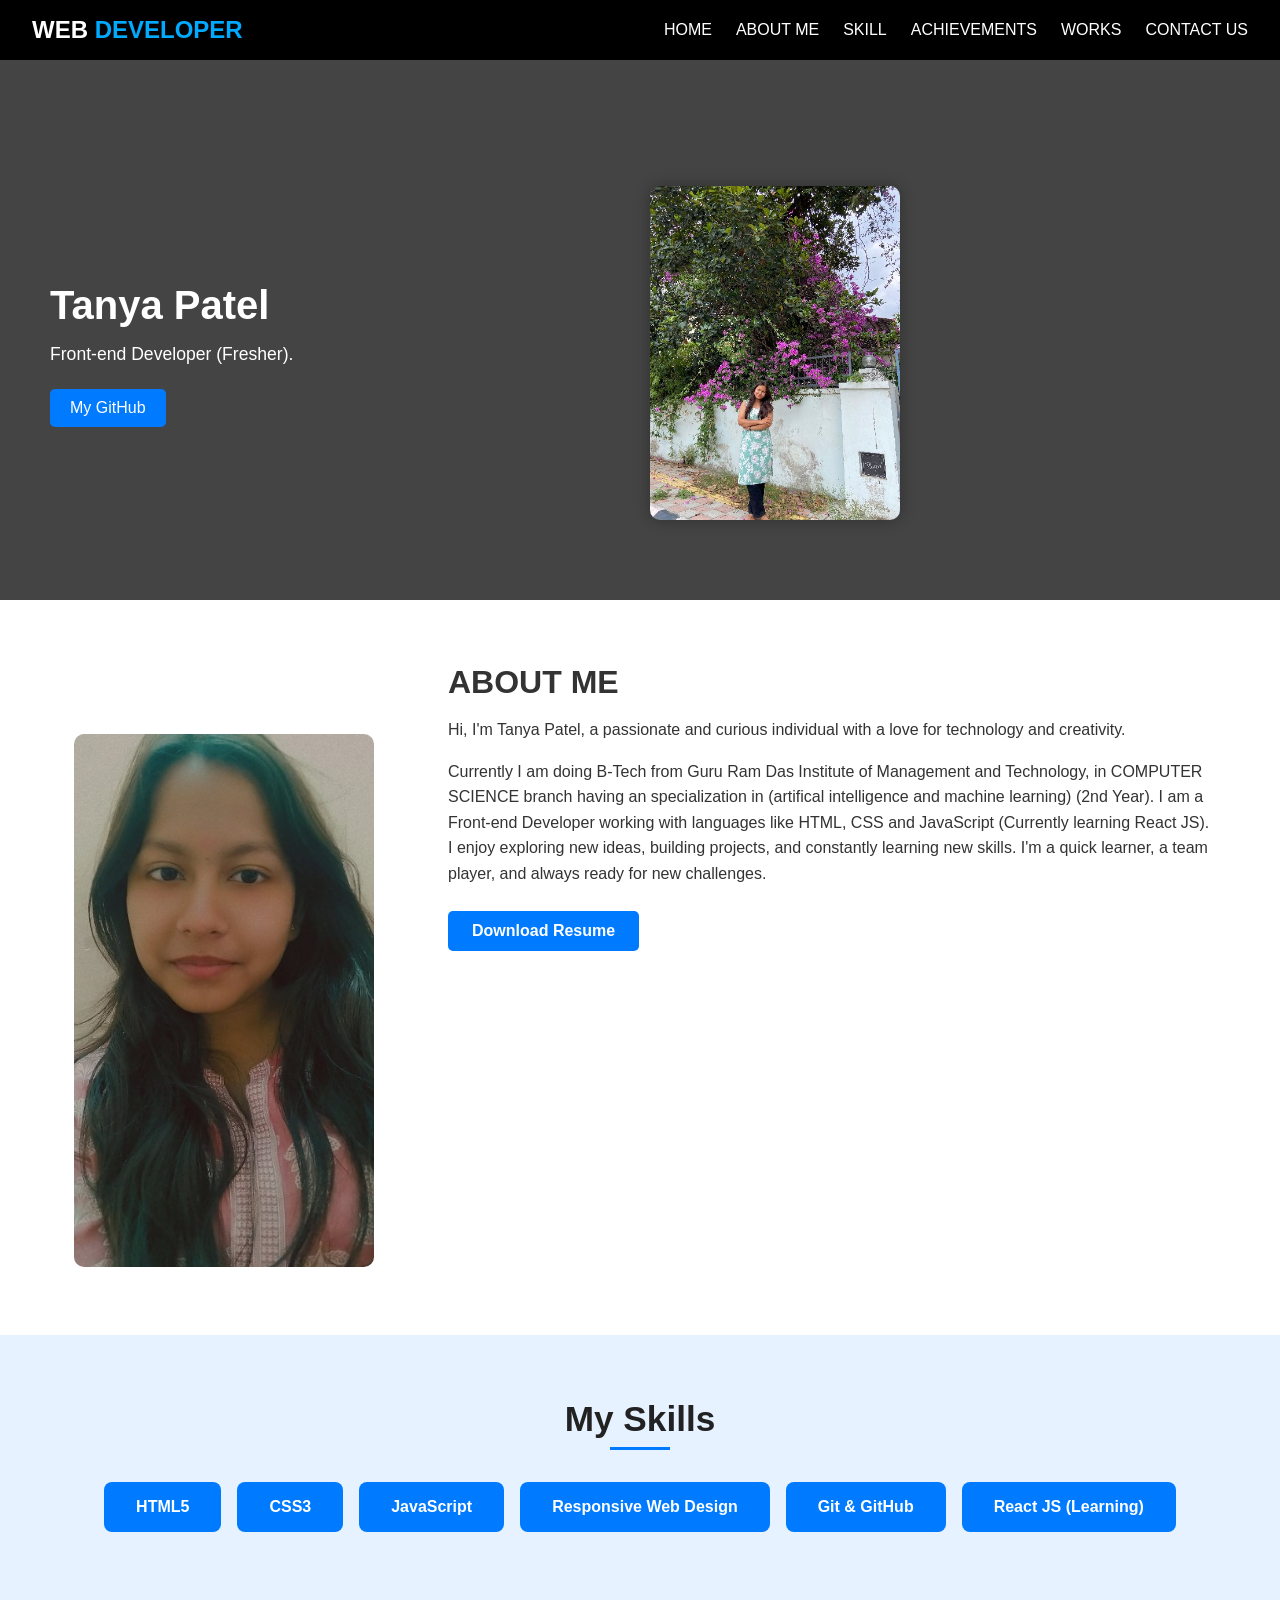
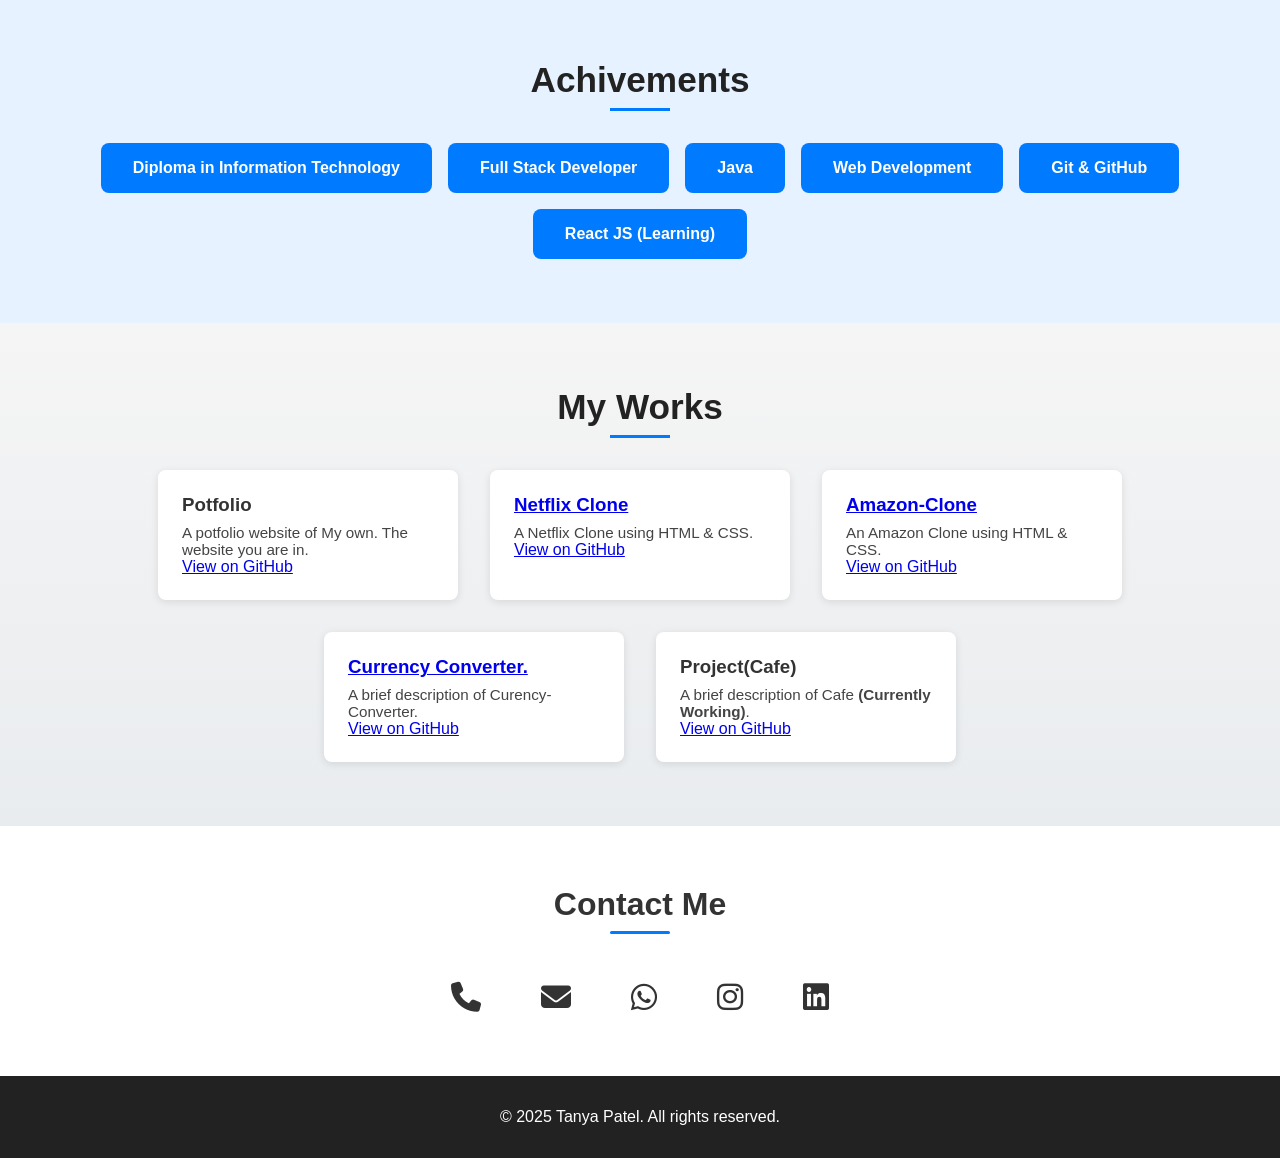
==== index.html @ 2e8eb92f "Add files via upload" ====
<!DOCTYPE html>
<html lang="en">
<head>
  <meta charset="UTF-8">
  <meta name="viewport" content="width=device-width, initial-scale=1.0">
  <title>Tanya patel | Front-End Developer</title>
  <link rel="stylesheet" href="style.css">
  <link rel="stylesheet" href="https://cdnjs.cloudflare.com/ajax/libs/font-awesome/6.5.0/css/all.min.css">
     <meta name="viewport" content="width=device-width, initial-scale=1.0" />
</head>

<body>
<header class="navbar">
    <div class="logo">WEB <span>DEVELOPER</span></div>
    <ul class="nav-links">
      <li><a href="#home">HOME</a></li>
      <li><a href="#about">ABOUT ME</a></li>
      <li><a href="#skills">SKILL</a></li>
      <li><a href="#skills01">ACHIEVEMENTS</a></li>
      <li><a href="#works">WORKS</a></li>
      <li><a href="#contact">CONTACT US</a></li>
    </ul>
  </header>

  <section class="hero" id="home">
    <div class="hero-text">
      <h1>Tanya Patel</h1>
      <p>Front-end Developer (Fresher).</p>
      <button onclick="window.open('https://github.com/tanyapl-17/Userge', '_blank')">My GitHub</button>
    </div>
    <div class="hero-image">
      <img src="pp.jpg" alt="Developer">
    </div>
  </section>


  <section class="about" id="about">
    <div class="about-image">
      <img src="1000290676.jpg" alt="Developer">
    </div>
    <div class="about-text">
      <h2>ABOUT ME</h2>
      <p>Hi, I'm Tanya Patel, a passionate and curious individual with a love for technology and creativity.</p>
      <p>Currently I am doing B-Tech from Guru Ram Das Institute of Management and Technology,
        in COMPUTER SCIENCE branch having an specialization in (artifical intelligence and machine learning) (2nd Year). I am a Front-end Developer working with languages like HTML, CSS and JavaScript (Currently learning React JS).
        I enjoy exploring new ideas, building projects, and constantly learning new skills. I'm a quick learner, a team player, and always ready for new challenges.</p>
      <a href="Tanya Patel _CV.pdf" class="btn">Download Resume</a>
    </div>
  </section>

  <section class="skills" id="skills">
    <h2>My Skills</h2>
    <div class="skills-list">
      <div class="skill-item">HTML5</div>
      <div class="skill-item">CSS3</div>
      <div class="skill-item">JavaScript</div>
      <div class="skill-item">Responsive Web Design</div>
      <div class="skill-item">Git & GitHub</div>
      <div class="skill-item">React JS (Learning)</div>
    </div>
  </section>

  <section class="skills01" id="skills01">
    <h2>Achivements</h2>
    <div class="skills-list01">
      <div class="skill-item01">Diploma in Information Technology</div>
      <div class="skill-item01">Full Stack Developer</div>
      <div class="skill-item01">Java </div>
      <div class="skill-item01">Web Development</div>
      
      <div class="skill-item01">Git & GitHub</div>
      <div class="skill-item01">React JS (Learning)</div>
    </div>
  </section>

  <section class="works" id="works">
    <h2>My Works</h2>
    <div class="works-gallery">
       <div class="work-card">
        <h3><a href="https://sujeetnet.netlify.app/" target="_blank" rel="noopener"> Potfolio</a></h3>
                <p>A potfolio website of My own. The website you are in.</p>
                <a href="https://github.com/Sujeet8077/Netflix-Clone-main" target="_blank" rel="noopener">View on GitHub</a>
      </div>
      <div class="work-card">
        <a href="https://sujeetnet.netlify.app/" target="_blank" rel="noopener"> <h3>Netflix Clone</h3></a>
                <p>A Netflix Clone using HTML & CSS.</p>
                <a href="https://github.com/Sujeet8077/Netflix-Clone-main" target="_blank" rel="noopener">View on GitHub</a>
      </div>
      <div class="work-card">
        <a href="https://amazon8077.netlify.app/" target="_blank" rel="noopener"> <h3>Amazon-Clone</h3></a>
                <p>An Amazon Clone using HTML & CSS.</p>
                <a href="https://github.com/Sujeet8077/amazon-clone.git" target="_blank" rel="noopener">View on GitHub</a>
                </div>
      <div class="work-card">
        <a href="https://sujeetcurrency8077.netlify.app/" target="_blank" rel="noopener"> <h3>Currency Converter.</h3></a>
                <p>A brief description of Curency-Converter.</p>
                <a href="https://github.com/Sujeet8077/Curency-Converter-JS13" target="_blank" rel="noopener">View on GitHub</a>
    </div>
    <div class="work-card">
        <h3>Project(Cafe)</h3>
                <p>A brief description of Cafe<b> (Currently Working)</b>.</p>
                <a href="https://github.com/Sujeet8077/shop" target="_blank" rel="noopener">View on GitHub</a>
    </div>
  </section>
  <section id="contact">
     <h2 class="section-heading">Contact Me</h2>
         <div class="social-icons">
             <a href="tel:+918535098933" target="_blank" class="icon phone">
                <i class="fa-solid fa-phone"></i>
             </a>
             <a href="mailto:pateltanya559@gmail.com" target="_blank" class="icon mail">
        <i class="fa-solid fa-envelope"></i>
      </a>

      <a href="https://wa.me/+918535098933" target="_blank" class="icon whatsapp">
        <i class="fab fa-whatsapp"></i>
      </a>
    
      </a>
      <a href="https://www.instagram.com/tanyaapl_17/?next=" target="_blank" class="icon instagram">
        <i class="fab fa-instagram"></i>
      </a>
      <a href="https://www.linkedin.com/in/tanya-patel-632153352/" target="_blank" class="icon linkedin">
        <i class="fab fa-linkedin"></i>
      </a>
     </div>
    </section>
  <footer>
    <p>© 2025 Tanya Patel. All rights reserved.</p>
  </footer>

  <script src="script.js"></script>
</body>
</html>
---- style.css ----
* {
      margin: 0;
      padding: 0;
      box-sizing: border-box;
    }
    html {
      scroll-behavior: smooth;
    }
    body {
      font-family: 'Segoe UI', sans-serif;
      background: #fff;
      color: #333;
    }

    .navbar {
      display: flex;
      justify-content: space-between;
      align-items: center;
      position: fixed;
      top: 0;
      width: 100%;
      padding: 1rem 2rem;
      background: #000;
      color: white;
      z-index: 1000;
    }
    .logo {
      font-size: 1.5rem;
      font-weight: bold;
    }
    .logo span {
      color: #00aaff;
    }
    .nav-links {
      list-style: none;
      display: flex;
      gap: 1.5rem;
    }
    .nav-links li a {
      text-decoration: none;
      color: white;
      font-weight: 500;
      transition: 0.3s;
    }
    .nav-links li a:hover {
      color: #00aaff;
    }

    .hero {
      display: flex;
      justify-content: space-between;
      align-items: center;
      padding: 100px 50px 50px;
      background-color: #444;
      color: white;
      min-height: 60vh;
      margin-top: 60px;
      flex-wrap: wrap;
    }
    .hero-text {
      flex: 1;
      padding-right: 20px;
    }
    .hero-text h1 {
      font-size: 2.5rem;
      margin-bottom: 1rem;
    }
    .hero-text p {
      font-size: 1.1rem;
      margin-bottom: 1.5rem;
    }
    .hero-text button {
      background: #007bff;
      color: white;
      border: none;
      padding: 10px 20px;
      font-size: 1rem;
      cursor: pointer;
      border-radius: 5px;
    }
    .hero-image {
      flex: 1;
      display: n;
      justify-content: center;
    }
    .hero-image img {
      width: 250px;
      border-radius: 10px;
      box-shadow: 0 0 15px rgba(0, 0, 0, 0.3);
    }

    @media (max-width: 768px) {
      .navbar {
        flex-direction: column;
        align-items: flex-start;
      }
      .nav-links {
        flex-direction: column;
        align-items: flex-start;
        width: 100%;
        padding-left: 0;
      }
      .hero {
        flex-direction: column-reverse;
        align-items: center;
        text-align: center;
        padding: 80px 20px;
        height: auto;
      }
      .hero-text {
        padding: 0;
      }
      .hero-image img {
        width: 80%;
      }
    }

    .about {
      display: flex;
      padding: 4rem 2rem;
      flex-wrap: wrap;
      background-color: #fff;
    }

    .about-image img {
      width: 300px;
      max-width: 100%;
      border-radius: 10px;
      margin-top: 70px;
    }

    .about-image {
      flex: 1;
      min-width: 300px;
      text-align: center;
    }

    .about-text {
      flex: 2;
      padding: 0 2rem;
      min-width: 300px;
    }

    .about-text h2 {
      margin-bottom: 1rem;
      font-size: 2rem;
    }

    .about-text p {
      margin-bottom: 1rem;
      line-height: 1.6;
    }

    .about-text .btn {
      background: #007bff;
      color: white;
      text-decoration: none;
      padding: 0.7rem 1.5rem;
      border-radius: 5px;
      display: inline-block;
    }

    .skills, .skills01 {
      padding: 4rem 2rem;
      background-color: #e6f2ff;
      text-align: center;
    }

    .skills h2, .skills01 h2, .works h2, .contact h1 {
      font-size: 2.2rem;
      margin-bottom: 2rem;
      color: #222;
      position: relative;
    }

    .skills h2::after, .skills01 h2::after, .works h2::after, .contact h1::after {
      content: '';
      display: block;
      width: 60px;
      height: 3px;
      background-color: #007bff;
      margin: 0.5rem auto 0;
    }

    .skills-list, .skills-list01 {
      display: flex;
      flex-wrap: wrap;
      justify-content: center;
      gap: 1rem;
    }

    .skill-item, .skill-item01 {
      background-color: #007bff;
      color: white;
      padding: 1rem 2rem;
      border-radius: 8px;
      font-weight: bold;
    }

    .works {
      background: linear-gradient(to bottom, #f5f5f5, #e9ecef);
      padding: 4rem 2rem;
      text-align: center;
    }

    .works-gallery {
      display: flex;
      flex-wrap: wrap;
      gap: 2rem;
      justify-content: center;
    }

    .work-card {
      background-color: white;
      padding: 1.5rem;
      border-radius: 8px;
      width: 300px;
      box-shadow: 0 2px 8px rgba(0, 0, 0, 0.1);
      text-align: left;
      transition: transform 0.3s ease, box-shadow 0.3s ease;
    }

    .work-card:hover {
      transform: translateY(-8px);
      box-shadow: 0 8px 16px rgba(0, 0, 0, 0.15);
    }

    .work-card h3 {
      margin-bottom: 0.5rem;
    }

    .work-card h3 a {
      text-decoration: none;
      color: inherit;
    }

    .work-card p {
      font-size: 0.95rem;
      color: #444;
    }

    .btn {
      background-color: #007bff;
      color: white;
      padding: 0.6rem 1.2rem;
      border-radius: 5px;
      text-decoration: none;
      display: inline-block;
      font-weight: bold;
      margin-top: 0.5rem;
      transition: background-color 0.3s ease;
    }

    .btn:hover {
      background-color: #0056b3;
    }

    .social-icons {
      display: flex;
      justify-content: center;
      gap: 60px;
      margin-top: 3rem;
    }

    .icon i {
      font-size: 30px;
      color: #333;
      transition: color 0.3s ease;
    }

    .icon:hover i {
      color: #007BFF;
    }
    .section-heading {
  text-align: center;
  font-size: 2rem;
  font-weight: bold;
  margin-top: 60px;
  position: relative;
}

.section-heading::after {
  content: '';
  display: block;
  width: 60px;
  height: 3px;
  background-color: #007bff;
  margin: 8px auto 0;
  border-radius: 2px;
}


    footer {
      background: #222;
      color: #fff;
      text-align: center;
      padding: 2rem;
      margin-top: 4rem;
    }

    @media (max-width: 768px) {
       .hero {
    flex-direction: column-reverse;
    align-items: center;
    padding: 100px 20px 20px;
    height: auto;
  }

  .hero-text {
    text-align: center;
    max-width: 100%;
    margin-bottom: 20px;
  }

  .hero-image img {
    width: 80%;
  }
  .hero, .about {
        flex-direction: column;
        text-align: center;
      }

      .navbar nav ul {
        flex-direction: column;
        align-items: center;
      }

      .navbar {
        flex-direction: column;
      }

      .works-gallery {
        flex-direction: column;
        align-items: center;
      }
    }
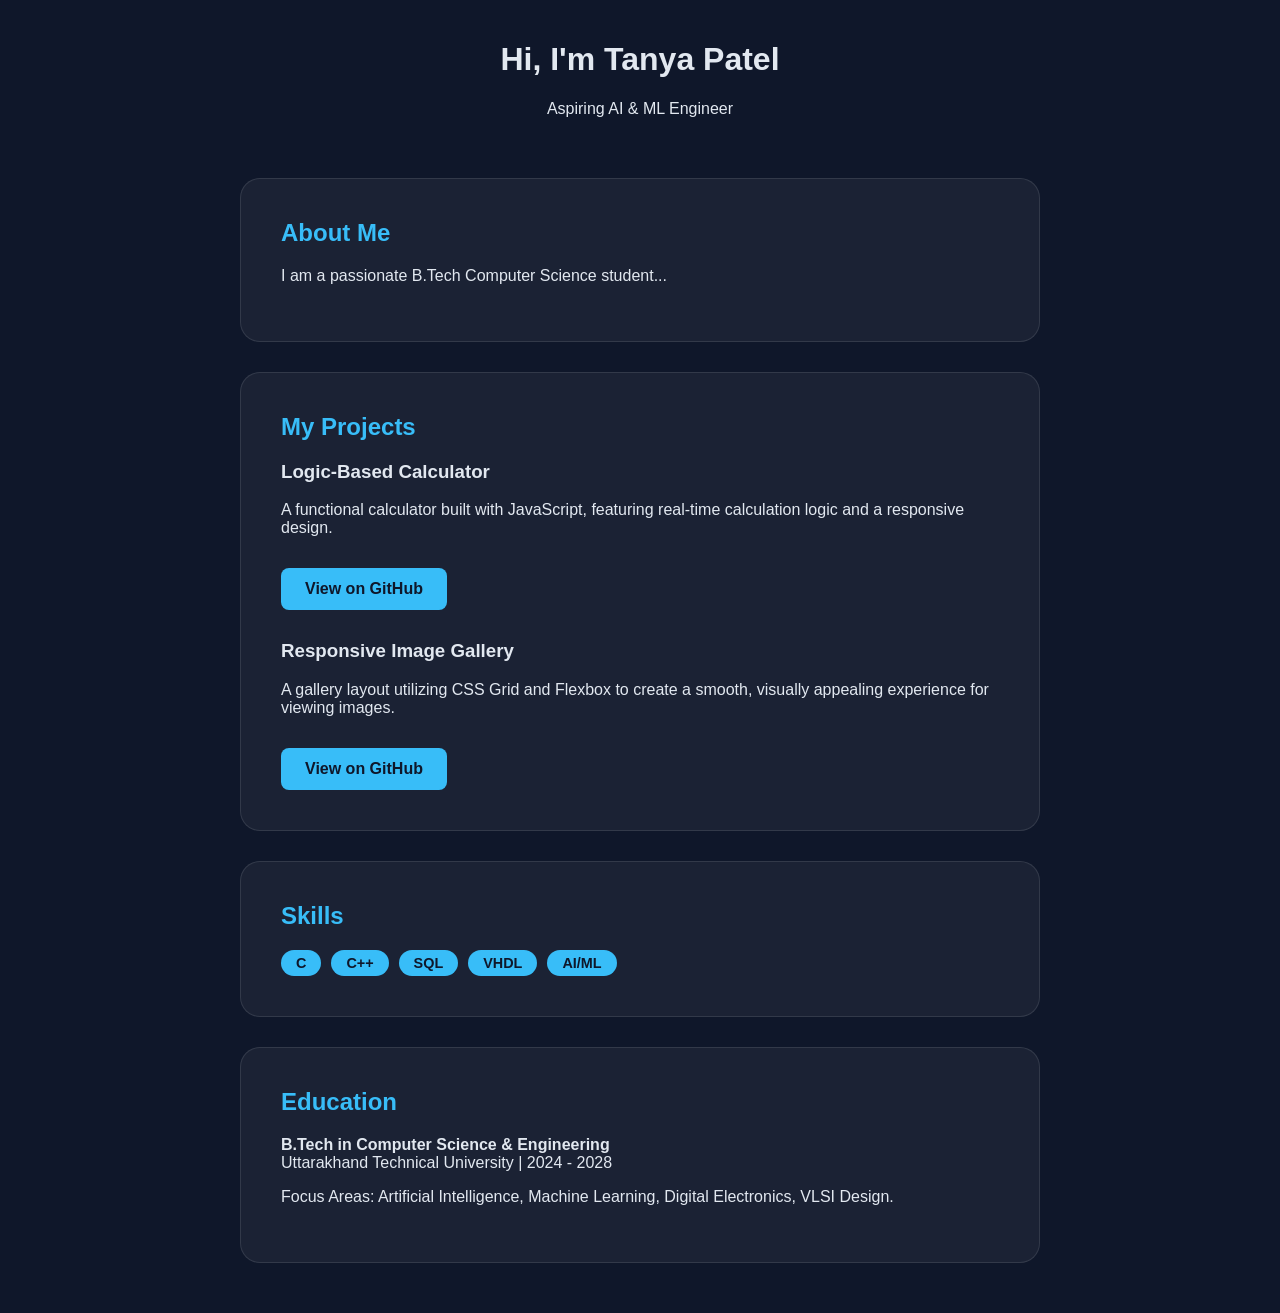
==== commit 961995c9: "Add files via upload" ====
--- a/index.html
+++ b/index.html
@@ -1,134 +1,58 @@
 <!DOCTYPE html>
 <html lang="en">
 <head>
-  <meta charset="UTF-8">
-  <meta name="viewport" content="width=device-width, initial-scale=1.0">
-  <title>Tanya patel | Front-End Developer</title>
-  <link rel="stylesheet" href="style.css">
-  <link rel="stylesheet" href="https://cdnjs.cloudflare.com/ajax/libs/font-awesome/6.5.0/css/all.min.css">
-     <meta name="viewport" content="width=device-width, initial-scale=1.0" />
+    <meta charset="UTF-8">
+    <meta name="viewport" content="width=device-width, initial-scale=1.0">
+    <title>My Portfolio</title>
+    <link rel="stylesheet" href="style.css">
 </head>
+<body>
+    <div class="main-wrapper">
+        <header class="hero">
+            <h1>Hi, I'm Tanya Patel</h1>
+            <p class="subtitle">Aspiring AI & ML Engineer</p>
+        </header>
 
-<body>
-<header class="navbar">
-    <div class="logo">WEB <span>DEVELOPER</span></div>
-    <ul class="nav-links">
-      <li><a href="#home">HOME</a></li>
-      <li><a href="#about">ABOUT ME</a></li>
-      <li><a href="#skills">SKILL</a></li>
-      <li><a href="#skills01">ACHIEVEMENTS</a></li>
-      <li><a href="#works">WORKS</a></li>
-      <li><a href="#contact">CONTACT US</a></li>
-    </ul>
-  </header>
+        <section id="about" class="card">
+            <h2>About Me</h2>
+            <p>I am a passionate B.Tech Computer Science student...</p>
+        </section>
 
-  <section class="hero" id="home">
-    <div class="hero-text">
-      <h1>Tanya Patel</h1>
-      <p>Front-end Developer (Fresher).</p>
-      <button onclick="window.open('https://github.com/tanyapl-17/Userge', '_blank')">My GitHub</button>
+       <section id="projects" class="card">
+    <h2>My Projects</h2>
+    
+    <!-- Calculator Project -->
+    <div class="project-item" style="margin-bottom: 30px;">
+        <h3>Logic-Based Calculator</h3>
+        <p>A functional calculator built with JavaScript, featuring real-time calculation logic and a responsive design.</p>
+        <a href="YOUR_CALCULATOR_GITHUB_LINK" class="btn">View on GitHub</a>
     </div>
-    <div class="hero-image">
-      <img src="pp.jpg" alt="Developer">
+
+    <!-- Gallery Project -->
+    <div class="project-item">
+        <h3>Responsive Image Gallery</h3>
+        <p>A gallery layout utilizing CSS Grid and Flexbox to create a smooth, visually appealing experience for viewing images.</p>
+        <a href="YOUR_GALLERY_GITHUB_LINK" class="btn">View on GitHub</a>
     </div>
-  </section>
+</section>
 
+        <section id="skills" class="card">
+            <h2>Skills</h2>
+            <div class="skills-container">
+                <span class="tag">C</span>
+                <span class="tag">C++</span>
+                <span class="tag">SQL</span>
+                <span class="tag">VHDL</span>
+                <span class="tag">AI/ML</span>
+            </div>
+        </section>
 
-  <section class="about" id="about">
-    <div class="about-image">
-      <img src="1000290676.jpg" alt="Developer">
+        <section id="education" class="card">
+    <h2>Education</h2>
+    <p><strong>B.Tech in Computer Science & Engineering</strong><br>
+    Uttarakhand Technical University | 2024 - 2028</p>
+    <p>Focus Areas: Artificial Intelligence, Machine Learning, Digital Electronics, VLSI Design.</p>
+</section>
     </div>
-    <div class="about-text">
-      <h2>ABOUT ME</h2>
-      <p>Hi, I'm Tanya Patel, a passionate and curious individual with a love for technology and creativity.</p>
-      <p>Currently I am doing B-Tech from Guru Ram Das Institute of Management and Technology,
-        in COMPUTER SCIENCE branch having an specialization in (artifical intelligence and machine learning) (2nd Year). I am a Front-end Developer working with languages like HTML, CSS and JavaScript (Currently learning React JS).
-        I enjoy exploring new ideas, building projects, and constantly learning new skills. I'm a quick learner, a team player, and always ready for new challenges.</p>
-      <a href="Tanya Patel _CV.pdf" class="btn">Download Resume</a>
-    </div>
-  </section>
-
-  <section class="skills" id="skills">
-    <h2>My Skills</h2>
-    <div class="skills-list">
-      <div class="skill-item">HTML5</div>
-      <div class="skill-item">CSS3</div>
-      <div class="skill-item">JavaScript</div>
-      <div class="skill-item">Responsive Web Design</div>
-      <div class="skill-item">Git & GitHub</div>
-      <div class="skill-item">React JS (Learning)</div>
-    </div>
-  </section>
-
-  <section class="skills01" id="skills01">
-    <h2>Achivements</h2>
-    <div class="skills-list01">
-      <div class="skill-item01">Diploma in Information Technology</div>
-      <div class="skill-item01">Full Stack Developer</div>
-      <div class="skill-item01">Java </div>
-      <div class="skill-item01">Web Development</div>
-      
-      <div class="skill-item01">Git & GitHub</div>
-      <div class="skill-item01">React JS (Learning)</div>
-    </div>
-  </section>
-
-  <section class="works" id="works">
-    <h2>My Works</h2>
-    <div class="works-gallery">
-       <div class="work-card">
-        <h3><a href="https://sujeetnet.netlify.app/" target="_blank" rel="noopener"> Potfolio</a></h3>
-                <p>A potfolio website of My own. The website you are in.</p>
-                <a href="https://github.com/Sujeet8077/Netflix-Clone-main" target="_blank" rel="noopener">View on GitHub</a>
-      </div>
-      <div class="work-card">
-        <a href="https://sujeetnet.netlify.app/" target="_blank" rel="noopener"> <h3>Netflix Clone</h3></a>
-                <p>A Netflix Clone using HTML & CSS.</p>
-                <a href="https://github.com/Sujeet8077/Netflix-Clone-main" target="_blank" rel="noopener">View on GitHub</a>
-      </div>
-      <div class="work-card">
-        <a href="https://amazon8077.netlify.app/" target="_blank" rel="noopener"> <h3>Amazon-Clone</h3></a>
-                <p>An Amazon Clone using HTML & CSS.</p>
-                <a href="https://github.com/Sujeet8077/amazon-clone.git" target="_blank" rel="noopener">View on GitHub</a>
-                </div>
-      <div class="work-card">
-        <a href="https://sujeetcurrency8077.netlify.app/" target="_blank" rel="noopener"> <h3>Currency Converter.</h3></a>
-                <p>A brief description of Curency-Converter.</p>
-                <a href="https://github.com/Sujeet8077/Curency-Converter-JS13" target="_blank" rel="noopener">View on GitHub</a>
-    </div>
-    <div class="work-card">
-        <h3>Project(Cafe)</h3>
-                <p>A brief description of Cafe<b> (Currently Working)</b>.</p>
-                <a href="https://github.com/Sujeet8077/shop" target="_blank" rel="noopener">View on GitHub</a>
-    </div>
-  </section>
-  <section id="contact">
-     <h2 class="section-heading">Contact Me</h2>
-         <div class="social-icons">
-             <a href="tel:+918535098933" target="_blank" class="icon phone">
-                <i class="fa-solid fa-phone"></i>
-             </a>
-             <a href="mailto:pateltanya559@gmail.com" target="_blank" class="icon mail">
-        <i class="fa-solid fa-envelope"></i>
-      </a>
-
-      <a href="https://wa.me/+918535098933" target="_blank" class="icon whatsapp">
-        <i class="fab fa-whatsapp"></i>
-      </a>
-    
-      </a>
-      <a href="https://www.instagram.com/tanyaapl_17/?next=" target="_blank" class="icon instagram">
-        <i class="fab fa-instagram"></i>
-      </a>
-      <a href="https://www.linkedin.com/in/tanya-patel-632153352/" target="_blank" class="icon linkedin">
-        <i class="fab fa-linkedin"></i>
-      </a>
-     </div>
-    </section>
-  <footer>
-    <p>© 2025 Tanya Patel. All rights reserved.</p>
-  </footer>
-
-  <script src="script.js"></script>
 </body>
-</html>
+</html>
--- a/style.css
+++ b/style.css
@@ -1,336 +1,54 @@
-  * {
-      margin: 0;
-      padding: 0;
-      box-sizing: border-box;
-    }
-    html {
-      scroll-behavior: smooth;
-    }
-    body {
-      font-family: 'Segoe UI', sans-serif;
-      background: #fff;
-      color: #333;
-    }
-
-    .navbar {
-      display: flex;
-      justify-content: space-between;
-      align-items: center;
-      position: fixed;
-      top: 0;
-      width: 100%;
-      padding: 1rem 2rem;
-      background: #000;
-      color: white;
-      z-index: 1000;
-    }
-    .logo {
-      font-size: 1.5rem;
-      font-weight: bold;
-    }
-    .logo span {
-      color: #00aaff;
-    }
-    .nav-links {
-      list-style: none;
-      display: flex;
-      gap: 1.5rem;
-    }
-    .nav-links li a {
-      text-decoration: none;
-      color: white;
-      font-weight: 500;
-      transition: 0.3s;
-    }
-    .nav-links li a:hover {
-      color: #00aaff;
-    }
-
-    .hero {
-      display: flex;
-      justify-content: space-between;
-      align-items: center;
-      padding: 100px 50px 50px;
-      background-color: #444;
-      color: white;
-      min-height: 60vh;
-      margin-top: 60px;
-      flex-wrap: wrap;
-    }
-    .hero-text {
-      flex: 1;
-      padding-right: 20px;
-    }
-    .hero-text h1 {
-      font-size: 2.5rem;
-      margin-bottom: 1rem;
-    }
-    .hero-text p {
-      font-size: 1.1rem;
-      margin-bottom: 1.5rem;
-    }
-    .hero-text button {
-      background: #007bff;
-      color: white;
-      border: none;
-      padding: 10px 20px;
-      font-size: 1rem;
-      cursor: pointer;
-      border-radius: 5px;
-    }
-    .hero-image {
-      flex: 1;
-      display: n;
-      justify-content: center;
-    }
-    .hero-image img {
-      width: 250px;
-      border-radius: 10px;
-      box-shadow: 0 0 15px rgba(0, 0, 0, 0.3);
-    }
-
-    @media (max-width: 768px) {
-      .navbar {
-        flex-direction: column;
-        align-items: flex-start;
-      }
-      .nav-links {
-        flex-direction: column;
-        align-items: flex-start;
-        width: 100%;
-        padding-left: 0;
-      }
-      .hero {
-        flex-direction: column-reverse;
-        align-items: center;
-        text-align: center;
-        padding: 80px 20px;
-        height: auto;
-      }
-      .hero-text {
-        padding: 0;
-      }
-      .hero-image img {
-        width: 80%;
-      }
-    }
-
-    .about {
-      display: flex;
-      padding: 4rem 2rem;
-      flex-wrap: wrap;
-      background-color: #fff;
-    }
-
-    .about-image img {
-      width: 300px;
-      max-width: 100%;
-      border-radius: 10px;
-      margin-top: 70px;
-    }
-
-    .about-image {
-      flex: 1;
-      min-width: 300px;
-      text-align: center;
-    }
-
-    .about-text {
-      flex: 2;
-      padding: 0 2rem;
-      min-width: 300px;
-    }
-
-    .about-text h2 {
-      margin-bottom: 1rem;
-      font-size: 2rem;
-    }
-
-    .about-text p {
-      margin-bottom: 1rem;
-      line-height: 1.6;
-    }
-
-    .about-text .btn {
-      background: #007bff;
-      color: white;
-      text-decoration: none;
-      padding: 0.7rem 1.5rem;
-      border-radius: 5px;
-      display: inline-block;
-    }
-
-    .skills, .skills01 {
-      padding: 4rem 2rem;
-      background-color: #e6f2ff;
-      text-align: center;
-    }
-
-    .skills h2, .skills01 h2, .works h2, .contact h1 {
-      font-size: 2.2rem;
-      margin-bottom: 2rem;
-      color: #222;
-      position: relative;
-    }
-
-    .skills h2::after, .skills01 h2::after, .works h2::after, .contact h1::after {
-      content: '';
-      display: block;
-      width: 60px;
-      height: 3px;
-      background-color: #007bff;
-      margin: 0.5rem auto 0;
-    }
-
-    .skills-list, .skills-list01 {
-      display: flex;
-      flex-wrap: wrap;
-      justify-content: center;
-      gap: 1rem;
-    }
-
-    .skill-item, .skill-item01 {
-      background-color: #007bff;
-      color: white;
-      padding: 1rem 2rem;
-      border-radius: 8px;
-      font-weight: bold;
-    }
-
-    .works {
-      background: linear-gradient(to bottom, #f5f5f5, #e9ecef);
-      padding: 4rem 2rem;
-      text-align: center;
-    }
-
-    .works-gallery {
-      display: flex;
-      flex-wrap: wrap;
-      gap: 2rem;
-      justify-content: center;
-    }
-
-    .work-card {
-      background-color: white;
-      padding: 1.5rem;
-      border-radius: 8px;
-      width: 300px;
-      box-shadow: 0 2px 8px rgba(0, 0, 0, 0.1);
-      text-align: left;
-      transition: transform 0.3s ease, box-shadow 0.3s ease;
-    }
-
-    .work-card:hover {
-      transform: translateY(-8px);
-      box-shadow: 0 8px 16px rgba(0, 0, 0, 0.15);
-    }
-
-    .work-card h3 {
-      margin-bottom: 0.5rem;
-    }
-
-    .work-card h3 a {
-      text-decoration: none;
-      color: inherit;
-    }
-
-    .work-card p {
-      font-size: 0.95rem;
-      color: #444;
-    }
-
-    .btn {
-      background-color: #007bff;
-      color: white;
-      padding: 0.6rem 1.2rem;
-      border-radius: 5px;
-      text-decoration: none;
-      display: inline-block;
-      font-weight: bold;
-      margin-top: 0.5rem;
-      transition: background-color 0.3s ease;
-    }
-
-    .btn:hover {
-      background-color: #0056b3;
-    }
-
-    .social-icons {
-      display: flex;
-      justify-content: center;
-      gap: 60px;
-      margin-top: 3rem;
-    }
-
-    .icon i {
-      font-size: 30px;
-      color: #333;
-      transition: color 0.3s ease;
-    }
-
-    .icon:hover i {
-      color: #007BFF;
-    }
-    .section-heading {
-  text-align: center;
-  font-size: 2rem;
-  font-weight: bold;
-  margin-top: 60px;
-  position: relative;
+body {
+    background-color: #0f172a;
+    color: #e2e8f0;
+    font-family: 'Poppins', sans-serif;
+    margin: 0;
 }
 
-.section-heading::after {
-  content: '';
-  display: block;
-  width: 60px;
-  height: 3px;
-  background-color: #007bff;
-  margin: 8px auto 0;
-  border-radius: 2px;
+.main-wrapper {
+    max-width: 800px;
+    margin: 0 auto;
+    padding: 20px;
 }
 
+.hero { text-align: center; margin-bottom: 60px; }
 
-    footer {
-      background: #222;
-      color: #fff;
-      text-align: center;
-      padding: 2rem;
-      margin-top: 4rem;
-    }
+.card {
+    background: rgba(255, 255, 255, 0.05);
+    padding: 40px;
+    border-radius: 20px;
+    margin-bottom: 30px; 
+    border: 1px solid rgba(255, 255, 255, 0.1);
+}
 
-    @media (max-width: 768px) {
-       .hero {
-    flex-direction: column-reverse;
-    align-items: center;
-    padding: 100px 20px 20px;
-    height: auto;
-  }
+.btn {
+    display: inline-block;
+    background: #38bdf8;
+    color: #0f172a;
+    padding: 12px 24px;
+    border-radius: 8px;
+    text-decoration: none;
+    font-weight: 600;
+    margin-top: 15px;
+    transition: 0.3s;
+}
 
-  .hero-text {
-    text-align: center;
-    max-width: 100%;
-    margin-bottom: 20px;
-  }
+.btn:hover { background: #7dd3fc; }
 
-  .hero-image img {
-    width: 80%;
-  }
-  .hero, .about {
-        flex-direction: column;
-        text-align: center;
-      }
+.skills-container {
+    display: flex;
+    flex-wrap: wrap;
+    gap: 10px;
+    margin-top: 15px;
+}
 
-      .navbar nav ul {
-        flex-direction: column;
-        align-items: center;
-      }
+.tag {
+    background: #38bdf8;
+    color: #0f172a;
+    padding: 5px 15px;
+    border-radius: 20px;
+    font-weight: 600;
+    font-size: 0.9rem;
+}
 
-      .navbar {
-        flex-direction: column;
-      }
-
-      .works-gallery {
-        flex-direction: column;
-        align-items: center;
-      }
-    }+h2 { margin-top: 0; color: #38bdf8; }
